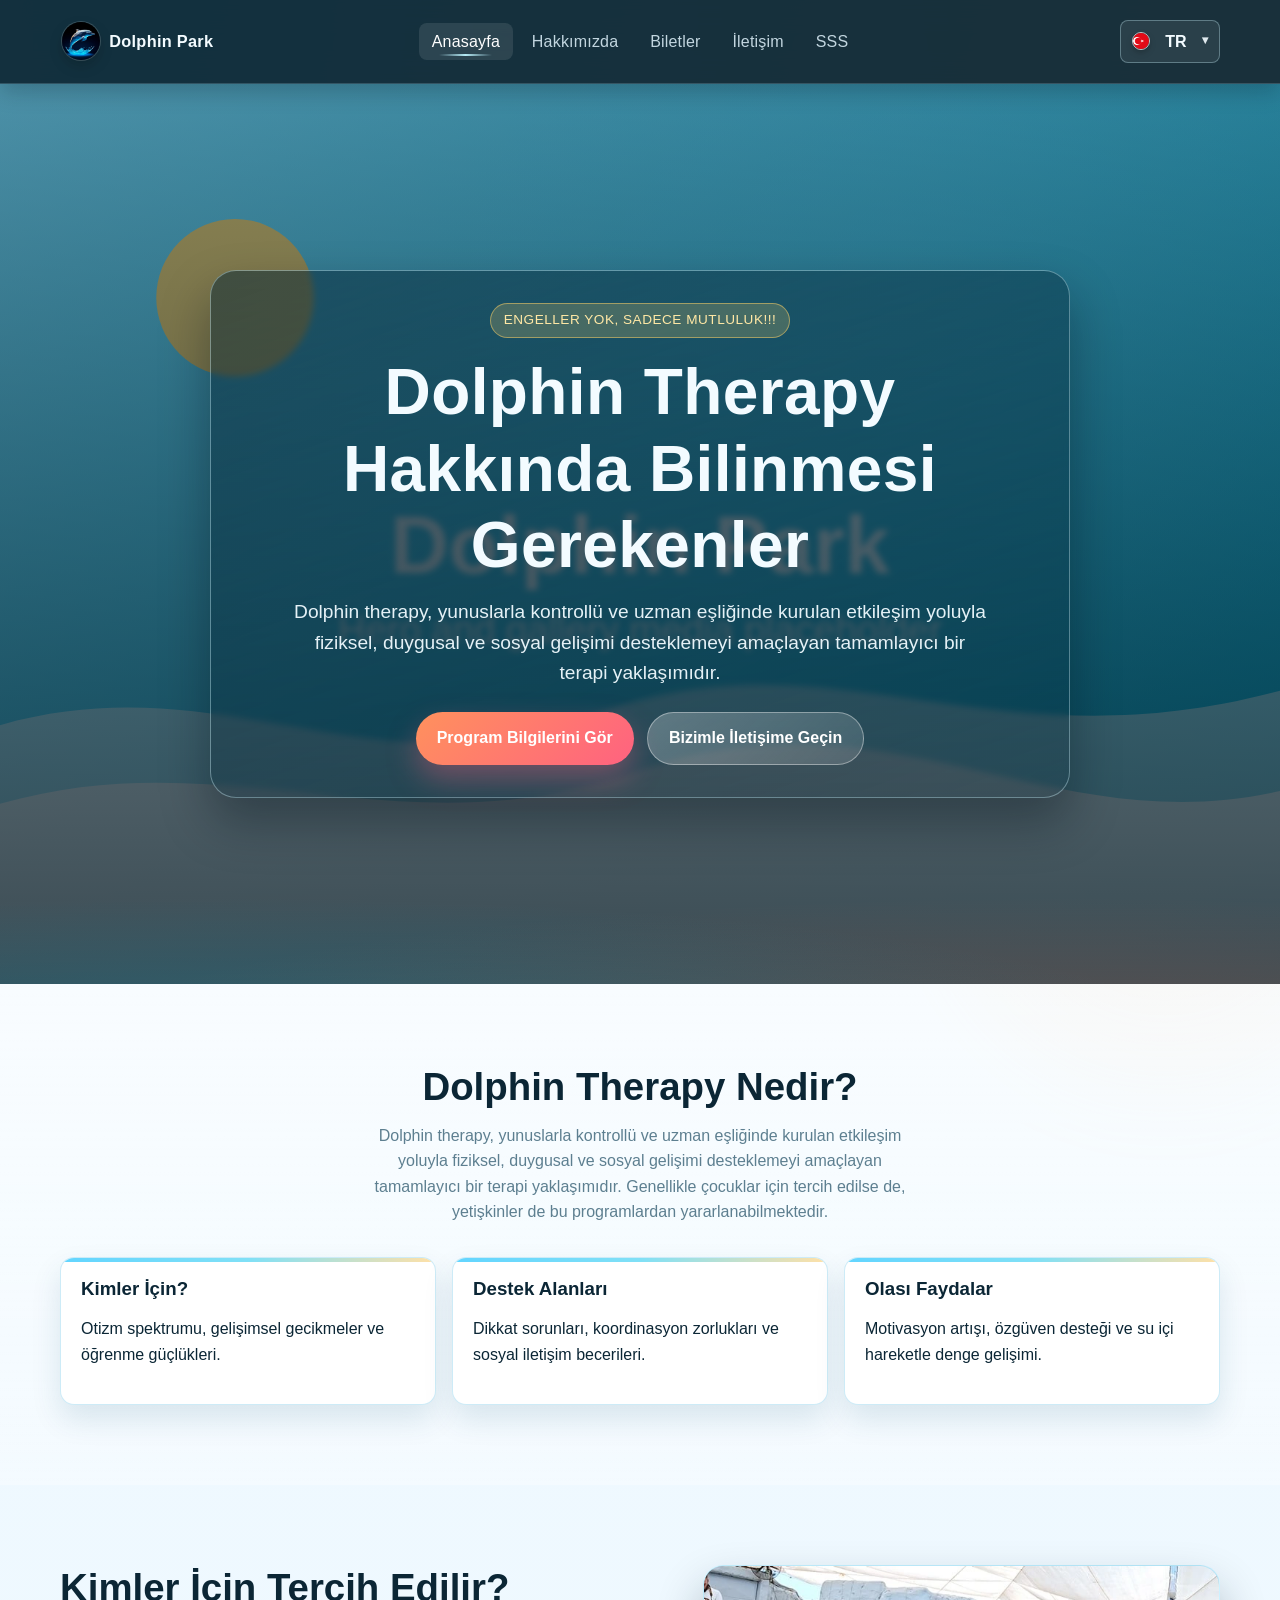
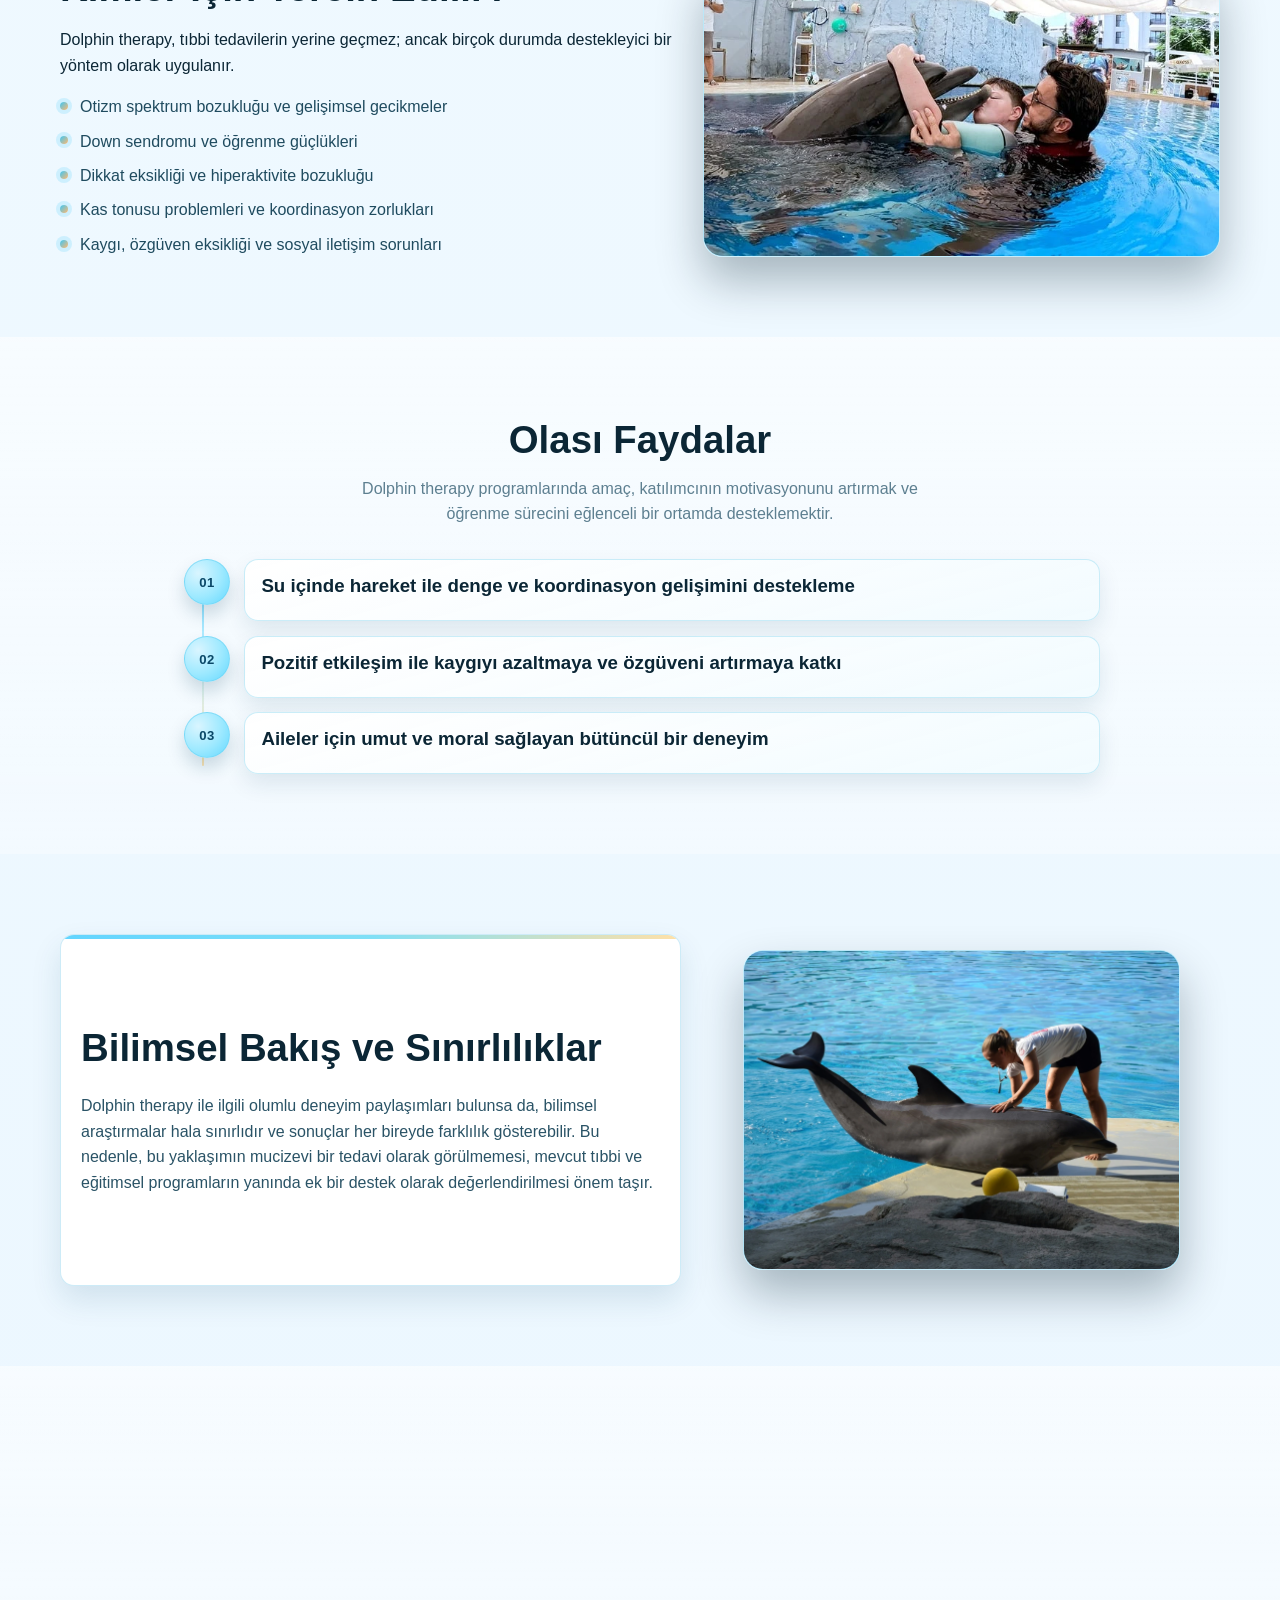
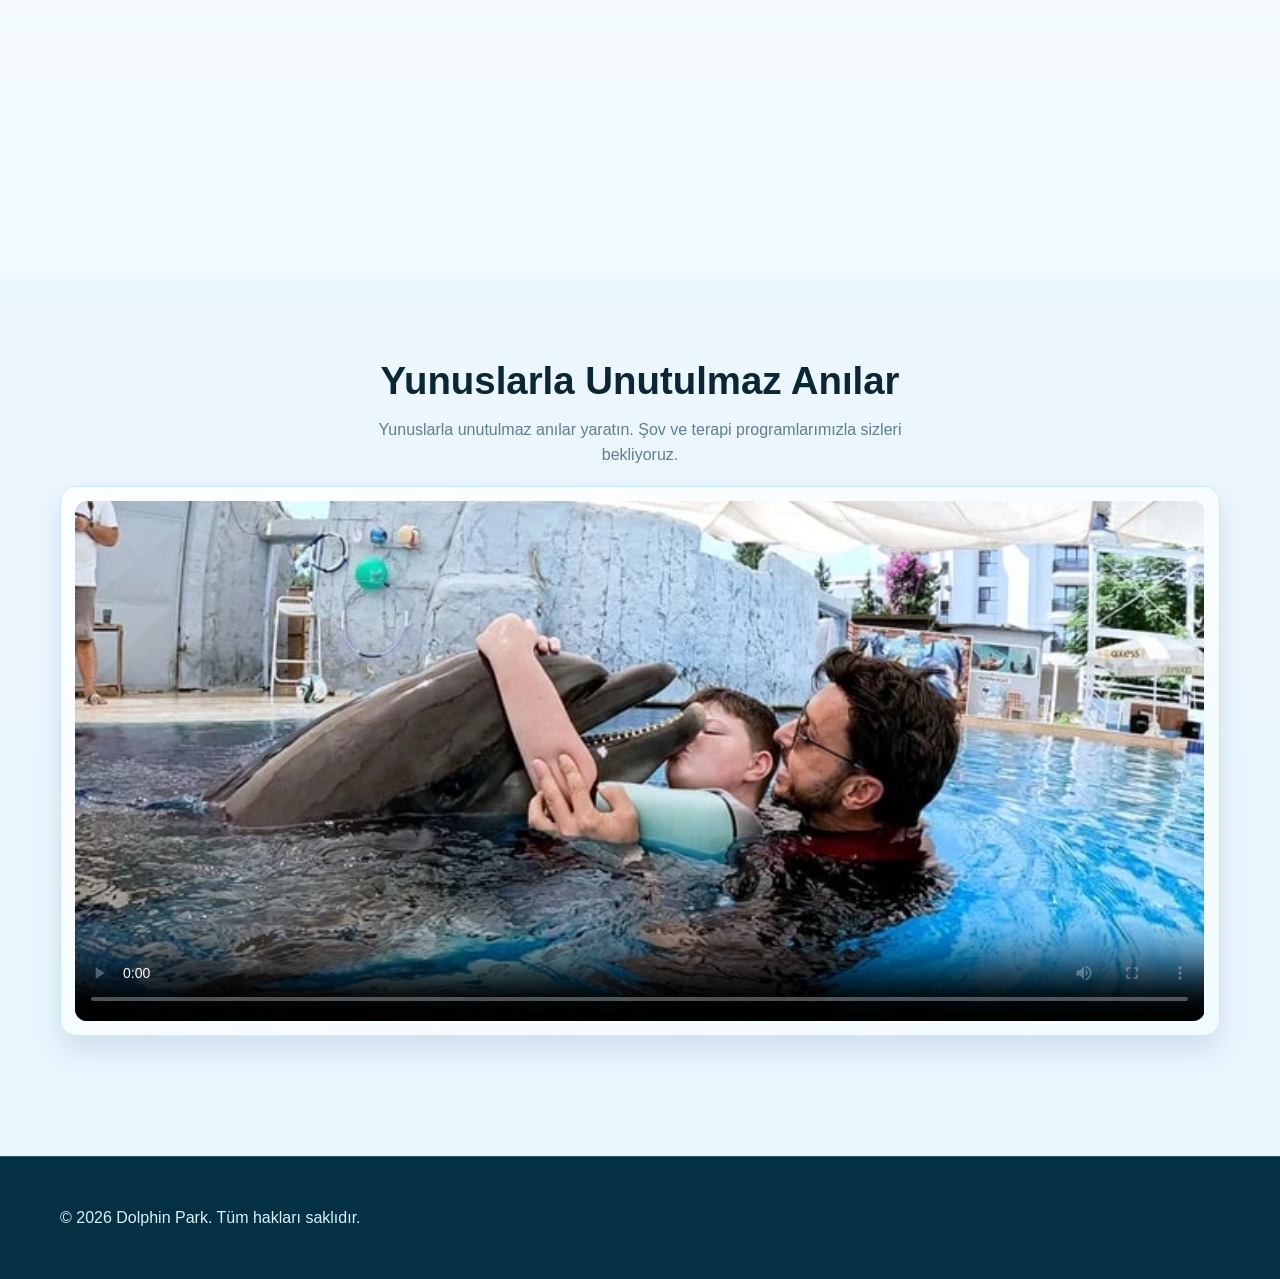
==== index.html @ a256d666 "commit" ====
<!doctype html>
<html lang="tr">
  <head>
    <link rel="icon" type="image/png" href="assets/images/logo.jpg">
    <meta charset="UTF-8" />
    <meta name="viewport" content="width=device-width, initial-scale=1.0" />
    <title data-i18n="metaTitleHome">Dolphin Park | Anasayfa</title>
    <meta
      name="description"
      content="Dolphin Park resmi bilgilendirme sitesi: gosteriler, ziyaret bilgileri, iletisim ve sikca sorulan sorular."
      data-i18n-content="metaDescriptionHome"
    />
    <meta property="og:title" content="Dolphin Park" data-i18n-content="metaOgTitleHome" />
    <meta
      property="og:description"
      content="Aile dostu, eglenceli ve bilgilendirici Dolphin Park deneyimi."
      data-i18n-content="metaOgDescriptionHome"
    />
    <meta property="og:type" content="website" />
    <link rel="stylesheet" href="css/style.css" />
  </head>
  <body class="home-page">
    <header class="site-header">
      <div class="container header-inner">
        <a class="brand" href="index.html">
          <img src="assets/images/logo.jpg" alt="Dolphin Park Logo" class="brand-mark">
          <span data-i18n="brandName">Dolphin Park</span>
        </a>
        <nav class="site-nav" aria-label="Main navigation">
          <ul>
            <li><a class="active" href="index.html" data-i18n="navHome">Anasayfa</a></li>
            <li><a href="about.html" data-i18n="navAbout">Hakkimizda</a></li>
            <li><a href="tickets.html" data-i18n="navTickets">Biletler</a></li>
            <li><a href="contact.html" data-i18n="navContact">Iletisim</a></li>
            <li><a href="faq.html" data-i18n="navFaq">SSS</a></li>
          </ul>
        </nav>
        <div class="header-right">
          <div class="lang-dropdown">
              <button class="lang-trigger" type="button" aria-haspopup="true" aria-expanded="false" aria-label="Language switcher">
                <img class="lang-flag lang-current-flag" src="assets/flags/tr.png" alt="TR flag" />
                <span class="lang-code lang-current-code">TR</span>
                <span class="lang-caret">▾</span>
              </button>
              <ul class="lang-menu" role="menu" aria-label="Languages">
                <li><button class="lang-option" type="button" data-lang="tr"><img class="lang-flag" src="assets/flags/tr.png" alt="Turkish flag" /><span>Turkce (TR)</span></button></li>
                <li><button class="lang-option" type="button" data-lang="en"><img class="lang-flag" src="assets/flags/en.png" alt="English flag" /><span>English (EN)</span></button></li>
                <li><button class="lang-option" type="button" data-lang="ru"><img class="lang-flag" src="assets/flags/ru.png" alt="Russian flag" /><span>Russkiy (RU)</span></button></li>
                <li><button class="lang-option" type="button" data-lang="de"><img class="lang-flag" src="assets/flags/de.png" alt="German flag" /><span>Deutsch (DE)</span></button></li>
              </ul>
          </div>
          <button class="menu-btn" type="button" aria-label="Menu" aria-expanded="false">☰</button>
        </div>
      </div>
    </header>

    <main>
      <section class="hero">
        <video autoplay muted loop playsinline poster="assets/images/park-placeholder.svg">
          <source src="assets/videos/hero.webm" type="video/webm" />
          <source src="assets/videos/hero.mp4" type="video/mp4" />
        </video>
        <div class="hero-particles" aria-hidden="true">
          <span></span>
          <span></span>
          <span></span>
          <span></span>
          <span></span>
          <span></span>
        </div>
        <div class="hero-content">
          <span class="eyebrow" data-i18n="heroTag">Engeller Yok, Sadece Mutluluk</span>
          <h1 data-i18n="heroTitle">Dolphin Therapy Hakkında Bilinmesi Gerekenler</h1>
          <p data-i18n="heroText">
            Yunuslarla uzman eşliğinde kurulan kontrollü etkileşim ile fiziksel, duygusal ve sosyal gelişimi destekleyen programlarımız hakkında bilgi alın.
          </p>
          <div class="cta-group">
            <a class="btn btn-primary" href="tickets.html" data-i18n="heroCtaPrimary">Program Bilgilerini Gör</a>
            <a class="btn btn-secondary" href="contact.html" data-i18n="heroCtaSecondary">Bizimle İletişime Geçin</a>
          </div>
        </div>
      </section>

      <section class="section parallax-section section-therapy-info">
        <div class="container">
          <div class="section-title reveal">
            <h2 data-i18n="homeTherapyTitle">Dolphin Therapy Nedir?</h2>
            <p data-i18n="homeTherapyText">
              Dolphin therapy, yunuslarla kontrollü ve uzman eşliğinde kurulan etkileşim yoluyla fiziksel, duygusal ve sosyal gelişimi destekleyen tamamlayıcı bir yaklaşımdır.
            </p>
          </div>
          <div class="grid grid-3">
            <article class="card reveal">
              <h3 data-i18n="homeTarget1Title">Kimler Icin?</h3>
              <p data-i18n="homeTarget1Text">Otizm spektrumu, gelisimsel gecikmeler ve ogrenme guclukleri.</p>
            </article>
            <article class="card reveal">
              <h3 data-i18n="homeTarget2Title">Destek Alanlari</h3>
              <p data-i18n="homeTarget2Text">Dikkat sorunlari, koordinasyon guclukleri ve sosyal iletisim becerileri.</p>
            </article>
            <article class="card reveal">
              <h3 data-i18n="homeTarget3Title">Olasi Faydalar</h3>
              <p data-i18n="homeTarget3Text">Motivasyon artisi, ozguven destegi ve su ici hareketle denge gelisimi.</p>
            </article>
          </div>
        </div>
      </section>

      <section class="section parallax-section">
        <div class="container split">
          <div class="reveal parallax-node" data-parallax-speed="0.1">
            <h2 data-i18n="homeHighlightsTitle">Kimler İçin Tercih Edilir?</h2>
            <p data-i18n="homeHighlightsText">
              Dolphin therapy tıbbi tedavilerin yerine geçmez; uygun durumlarda destekleyici olarak tercih edilir.
            </p>
            <ul class="home-focus-list">
              <li data-i18n="homeFocusList1">Otizm spektrum bozukluğu ve gelişimsel gecikmeler</li>
              <li data-i18n="homeFocusList2">Down sendromu ve öğrenme güçlükleri</li>
              <li data-i18n="homeFocusList3">Dikkat eksikliği ve hiperaktivite bozukluğu</li>
              <li data-i18n="homeFocusList4">Kas tonusu problemleri ve koordinasyon zorlukları</li>
              <li data-i18n="homeFocusList5">Kaygı, özgüven eksikliği ve sosyal iletişim sorunları</li>
            </ul>
          </div>
          <div class="photo-card reveal parallax-node" data-parallax-speed="0.16">
            <img src="assets/images/1.webp" alt="Dolphin therapy area" loading="lazy" />
          </div>
        </div>
      </section>

      <section class="section parallax-section">
        <div class="container">
          <div class="section-title reveal parallax-node" data-parallax-speed="0.12">
            <h2 data-i18n="homeExperienceTitle">Olası Faydalar</h2>
            <p data-i18n="homeExperienceText">
              Programların amacı katılımcının motivasyonunu artırmak ve öğrenme sürecini daha keyifli bir ortamda desteklemektir.
            </p>
          </div>
          <div class="eligibility-timeline">
            <article class="eligibility-point reveal parallax-node" data-parallax-speed="0.08">
              <span class="eligibility-dot">01</span>
              <div class="eligibility-body">
                <h3 data-i18n="homeExperienceList1">Su içinde hareket ile denge ve koordinasyon gelişimini destekleme</h3>
              </div>
            </article>
            <article class="eligibility-point reveal parallax-node" data-parallax-speed="0.11">
              <span class="eligibility-dot">02</span>
              <div class="eligibility-body">
                <h3 data-i18n="homeExperienceList2">Pozitif etkileşim ile kaygıyı azaltmaya ve özgüveni artırmaya katkı</h3>
              </div>
            </article>
            <article class="eligibility-point reveal parallax-node" data-parallax-speed="0.14">
              <span class="eligibility-dot">03</span>
              <div class="eligibility-body">
                <h3 data-i18n="homeExperienceList3">Aileler için umut ve moral sağlayan bütüncül bir deneyim</h3>
              </div>
            </article>
          </div>
        </div>
      </section>

      <section class="section parallax-section">
        <div class="container split home-info-split">
          <article class="card reveal home-info-card">
            <h2 data-i18n="homeScienceTitle">Bilimsel Bakış ve Sınırlılıklar</h2>
            <p data-i18n="homeScienceText">
              Dolphin therapy ile ilgili olumlu deneyim paylaşımları bulunsa da bilimsel araştırmalar halen sınırlıdır. Bu yaklaşım mucizevi bir tedavi olarak değil, mevcut tıbbi ve eğitimsel programların yanında ek destek olarak değerlendirilmelidir.
            </p>
          </article>
          <figure class="photo-card reveal home-info-photo">
            <img src="assets/images/3.webp" alt="Scientific information visual" loading="lazy" />
          </figure>
        </div>
      </section>

      <section class="section parallax-section">
        <div class="container split home-info-split home-info-split-reverse">
          <figure class="photo-card reveal home-info-photo">
            <img src="assets/images/2.webp" alt="Safety and ethics visual" loading="lazy" />
          </figure>
          <article class="card reveal home-info-card">
            <h2 data-i18n="homeEthicsTitle">Güvenlik ve Etik Konular</h2>
            <p data-i18n="homeEthicsText">
              Program seçiminde katılımcı güvenliği, hijyen koşulları, acil durum planları ve yunusların etik standartlarda bakımının sağlanması temel kriterlerdir.
            </p>
            <p data-i18n="homePlanningText">
              Programın içeriği, süresi ve hedefleri önceden netleştirilmeli; katılımcının sağlık durumu mutlaka uzman ekip tarafından değerlendirilmelidir.
            </p>
          </article>
        </div>
      </section>

      <section class="section parallax-section home-showcase-section">
        <div class="container">
          <div class="section-title reveal">
            <h2 data-i18n="homeShowcaseTitle">Park Tanıtım Videosu</h2>
            <p data-i18n="homeShowcaseText">
              Bu alanı parkınızı tanıtan videolar için ayırdık. Kısa bir genel tanıtım videosu bile sayfanın güvenini ve etkisini ciddi şekilde artırır.
            </p>
          </div>
          <div class="home-showcase-video reveal">
            <video controls preload="metadata" poster="assets/images/1.webp">
              <source src="assets/videos/showcase.mp4" type="video/mp4" />
            </video>
          </div>
        </div>
      </section>
    </main>

    <footer class="site-footer">
      <div class="container footer-inner">
        <p>© <span data-year></span> <span data-i18n="footerText">Dolphin Park. Tum haklari saklidir.</span></p>
      </div>
    </footer>

    <script src="js/i18n.js"></script>
    <script src="js/main.js"></script>
  </body>
</html>
---- css/style.css ----
:root {
  --bg-deep: #042f44;
  --bg-mid: #075f88;
  --bg-soft: #e8f8ff;
  --brand-main: #00a8cc;
  --brand-accent: #ff7b54;
  --brand-sun: #ffd166;
  --text-dark: #0a2533;
  --text-light: #f7fdff;
  --muted: #5d7f90;
  --surface: #ffffff;
  --border: #d5ebf5;
  --radius-lg: 20px;
  --radius-md: 14px;
  --radius-sm: 8px;
  --shadow-soft: 0 10px 30px rgba(7, 95, 136, 0.12);
  --shadow-strong: 0 18px 45px rgba(4, 47, 68, 0.25);
  --container: 1160px;
}

*,
*::before,
*::after {
  box-sizing: border-box;
}

html {
  scroll-behavior: smooth;
}

body {
  margin: 0;
  font-family: "Segoe UI", Arial, sans-serif;
  color: var(--text-dark);
  background:
    radial-gradient(circle at 8% -2%, rgba(168, 235, 255, 0.45), transparent 24%),
    radial-gradient(circle at 92% 4%, rgba(255, 222, 176, 0.35), transparent 22%),
    linear-gradient(180deg, #f4fcff 0%, #eef9ff 100%);
  line-height: 1.6;
  position: relative;
  overflow-x: hidden;
}

body::before,
body::after {
  content: "";
  position: fixed;
  width: 38vw;
  height: 38vw;
  border-radius: 50%;
  pointer-events: none;
  z-index: -1;
  opacity: 0.34;
  filter: blur(38px);
}

body::before {
  top: -12vw;
  left: -10vw;
  background: radial-gradient(circle, rgba(116, 226, 255, 0.68), rgba(116, 226, 255, 0));
  animation: ambientDriftA 16s ease-in-out infinite alternate;
}

body::after {
  bottom: -16vw;
  right: -10vw;
  background: radial-gradient(circle, rgba(255, 190, 131, 0.55), rgba(255, 190, 131, 0));
  animation: ambientDriftB 19s ease-in-out infinite alternate;
}

img {
  max-width: 100%;
  display: block;
}

a {
  color: inherit;
  text-decoration: none;
}

.container {
  width: min(var(--container), 92%);
  margin: 0 auto;
}

.site-header {
  position: sticky;
  top: 0;
  z-index: 80;
  padding: 0.4rem 0;
  background: rgba(3, 38, 55, 0.92);
  backdrop-filter: blur(10px);
  box-shadow: 0 6px 18px rgba(1, 20, 30, 0.18);
  border-bottom: 1px solid rgba(181, 233, 250, 0.14);
  transition: padding 0.35s ease, background 0.35s ease, box-shadow 0.35s ease;
  overflow: visible;
  animation: headerSlideDown 0.7s ease;
}

.site-header::before,
.site-header::after {
  content: none;
}

.site-header.scrolled {
  padding: 0.25rem 0;
  background: rgba(2, 32, 46, 0.95);
  box-shadow: 0 6px 14px rgba(1, 20, 30, 0.22);
}

.header-inner {
  position: relative;
  display: grid;
  grid-template-columns: 1fr auto 1fr;
  align-items: center;
  min-height: 66px;
  gap: 1rem;
  padding: 0.2rem 0;
}

.site-nav {
  justify-self: center;
}

.header-right {
  justify-self: end;
  display: inline-flex;
  align-items: center;
  gap: 0.55rem;
}

.brand {
  display: inline-flex;
  align-items: center;
  gap: 0.6rem;
  color: var(--text-light);
  font-weight: 800;
  letter-spacing: 0.2px;
  padding: 0.35rem 0.15rem;
  border-radius: 10px;
  transition: transform 0.25s ease, opacity 0.25s ease;
}

.brand:hover {
  transform: translateY(-1px);
  opacity: 0.92;
}

.brand-mark {
  width: 40px;
  height: 40px;
  border-radius: 50%;
  background: radial-gradient(circle at 25% 25%, #94ecff, #00a8cc 55%, #0a5f86);
  display: grid;
  place-items: center;
  color: #fff;
  font-weight: 800;
  box-shadow: 0 0 0 1px rgba(255, 255, 255, 0.22), 0 8px 20px rgba(0, 0, 0, 0.24);
  position: relative;
  animation: logoBreath 4.8s ease-in-out infinite;
}

.brand-mark::after {
  content: none;
}

.menu-btn {
  display: none;
  border: 1px solid rgba(187, 239, 255, 0.3);
  background: rgba(255, 255, 255, 0.08);
  color: #fff;
  width: 44px;
  height: 44px;
  border-radius: 50%;
  font-size: 1.35rem;
  line-height: 1;
  cursor: pointer;
  transition: transform 0.24s ease, box-shadow 0.24s ease, background 0.24s ease;
}

.menu-btn:hover {
  transform: translateY(-1px);
  box-shadow: 0 8px 15px rgba(4, 47, 68, 0.24);
}

.menu-btn[aria-expanded="true"] {
  background: rgba(255, 255, 255, 0.2);
  color: #fff;
}

.site-nav ul {
  list-style: none;
  padding: 0;
  margin: 0;
  display: flex;
  align-items: center;
  gap: 0.15rem;
}

.site-nav a {
  color: rgba(230, 248, 255, 0.9);
  padding: 0.62rem 0.95rem;
  border-radius: 11px;
  border: 1px solid rgba(255, 255, 255, 0);
  background: linear-gradient(180deg, rgba(255, 255, 255, 0.03), rgba(255, 255, 255, 0));
  transition: transform 0.32s cubic-bezier(0.22, 0.61, 0.36, 1),
    border-color 0.32s ease, background 0.32s ease, color 0.32s ease, box-shadow 0.32s ease;
  position: relative;
  overflow: hidden;
}

.site-nav a:hover,
.site-nav a.active {
  background: linear-gradient(180deg, rgba(173, 236, 253, 0.14), rgba(173, 236, 253, 0.08));
  border-color: rgba(189, 239, 252, 0.38);
  color: #fff;
  transform: translateY(-1px) scale(1.01);
  box-shadow: 0 8px 18px rgba(2, 25, 37, 0.22);
}

.site-nav a:focus-visible {
  outline: none;
  border-color: rgba(255, 209, 102, 0.68);
  box-shadow: 0 0 0 3px rgba(255, 209, 102, 0.22);
}

.site-nav a::before {
  content: none;
}

.site-nav a::after {
  content: "";
  position: absolute;
  left: 18%;
  right: 18%;
  bottom: 5px;
  height: 2px;
  border-radius: 999px;
  background: linear-gradient(90deg, rgba(140, 239, 255, 0), rgba(188, 244, 255, 0.98), rgba(140, 239, 255, 0));
  transform: scaleX(0.35);
  opacity: 0;
  transition: transform 0.38s cubic-bezier(0.22, 0.61, 0.36, 1), opacity 0.34s ease;
}

.site-nav a:hover::after,
.site-nav a.active::after {
  transform: scaleX(1);
  opacity: 1;
}

.lang-dropdown {
  position: relative;
}

.lang-trigger {
  border: 1px solid rgba(177, 235, 251, 0.38);
  border-radius: 10px;
  background: rgba(255, 255, 255, 0.08);
  color: var(--text-light);
  padding: 0.5rem 0.68rem;
  min-width: 100px;
  font: inherit;
  font-weight: 600;
  display: inline-flex;
  align-items: center;
  justify-content: space-between;
  gap: 0.48rem;
  cursor: pointer;
  transition: box-shadow 0.25s ease, border-color 0.25s ease, transform 0.25s ease, background 0.25s ease;
}

.lang-trigger:hover,
.lang-trigger:focus-visible {
  border-color: rgba(255, 209, 102, 0.78);
  box-shadow: 0 0 0 3px rgba(255, 209, 102, 0.2);
  transform: translateY(-1px);
}

.lang-flag {
  width: 18px;
  height: 18px;
  border-radius: 50%;
  object-fit: cover;
  border: 1px solid rgba(255, 255, 255, 0.7);
  box-shadow: 0 3px 6px rgba(0, 0, 0, 0.2);
  flex: 0 0 auto;
}

.lang-code {
  letter-spacing: 0.2px;
}

.lang-caret {
  font-size: 0.78rem;
  opacity: 0.9;
  transition: transform 0.22s ease;
}

.lang-dropdown.open .lang-caret {
  transform: rotate(180deg);
}

.lang-menu {
  list-style: none;
  margin: 0;
  padding: 0.42rem;
  position: absolute;
  top: calc(100% + 8px);
  right: 0;
  min-width: 165px;
  background: rgba(2, 34, 50, 0.96);
  border: 1px solid rgba(177, 235, 251, 0.32);
  border-radius: 10px;
  box-shadow: 0 16px 28px rgba(1, 20, 30, 0.32);
  opacity: 0;
  transform: translateY(-6px);
  pointer-events: none;
  transition: opacity 0.2s ease, transform 0.2s ease;
  z-index: 96;
}

.lang-dropdown.open .lang-menu {
  opacity: 1;
  transform: translateY(0);
  pointer-events: auto;
}

.lang-option {
  width: 100%;
  border: 1px solid transparent;
  background: transparent;
  color: #dff7ff;
  border-radius: 8px;
  padding: 0.5rem 0.56rem;
  display: inline-flex;
  align-items: center;
  gap: 0.5rem;
  text-align: left;
  font: inherit;
  cursor: pointer;
  transition: background 0.2s ease, border-color 0.2s ease, color 0.2s ease;
}

.lang-option:hover,
.lang-option[aria-current="true"] {
  background: rgba(141, 231, 251, 0.16);
  border-color: rgba(167, 232, 248, 0.4);
  color: #fff;
}

.hero {
  position: relative;
  min-height: 100vh;
  min-height: 100svh;
  display: grid;
  place-items: center;
  color: var(--text-light);
  overflow: hidden;
}

.hero::before {
  content: "";
  position: absolute;
  inset: auto -5% -8%;
  height: 42%;
  z-index: 1;
  background:
    radial-gradient(120% 70% at 20% 100%, rgba(0, 168, 204, 0.28), transparent 60%),
    radial-gradient(120% 70% at 80% 100%, rgba(255, 123, 84, 0.2), transparent 60%);
  animation: heroWaveFloat 9s ease-in-out infinite alternate;
}

.hero video {
  position: absolute;
  inset: 0;
  width: 100%;
  height: 100%;
  object-fit: cover;
}

.home-page .hero video {
  animation: heroVideoDrift 20s ease-in-out infinite alternate;
  transform-origin: center center;
}

.hero::after {
  content: "";
  position: absolute;
  inset: 0;
  background: linear-gradient(180deg, rgba(4, 47, 68, 0.5), rgba(2, 26, 37, 0.75));
}

.hero-particles {
  position: absolute;
  inset: 0;
  z-index: 1;
  pointer-events: none;
  overflow: hidden;
}

.hero-particles span {
  position: absolute;
  bottom: -8%;
  width: 8px;
  height: 8px;
  border-radius: 50%;
  background: radial-gradient(circle, rgba(182, 243, 255, 0.9), rgba(182, 243, 255, 0.25));
  box-shadow: 0 0 14px rgba(182, 243, 255, 0.45);
  animation: particleFloatUp 11s linear infinite;
}

.hero-particles span:nth-child(1) {
  left: 12%;
  animation-delay: -1s;
}

.hero-particles span:nth-child(2) {
  left: 28%;
  width: 11px;
  height: 11px;
  animation-delay: -4.2s;
}

.hero-particles span:nth-child(3) {
  left: 45%;
  animation-delay: -7.1s;
}

.hero-particles span:nth-child(4) {
  left: 64%;
  width: 10px;
  height: 10px;
  animation-delay: -2.5s;
}

.hero-particles span:nth-child(5) {
  left: 79%;
  animation-delay: -5.8s;
}

.hero-particles span:nth-child(6) {
  left: 90%;
  width: 12px;
  height: 12px;
  animation-delay: -9.3s;
}

.hero-content {
  position: relative;
  z-index: 2;
  text-align: center;
  width: min(860px, 92%);
  padding: clamp(1rem, 3vw, 2rem);
  border: 1px solid rgba(220, 246, 255, 0.35);
  border-radius: 24px;
  background: linear-gradient(160deg, rgba(4, 42, 60, 0.26), rgba(4, 42, 60, 0.12));
  backdrop-filter: blur(3px);
  animation: heroContentIn 0.95s cubic-bezier(0.2, 0.9, 0.24, 1);
}

.hero-content > * {
  opacity: 0;
  transform: translateY(18px);
  animation: heroElementIn 0.75s ease forwards;
}

.hero-content > *:nth-child(1) {
  animation-delay: 0.15s;
}

.hero-content > *:nth-child(2) {
  animation-delay: 0.28s;
}

.hero-content > *:nth-child(3) {
  animation-delay: 0.42s;
}

.hero-content > *:nth-child(4) {
  animation-delay: 0.56s;
}

.eyebrow {
  display: inline-block;
  background: rgba(255, 209, 102, 0.2);
  color: #ffe8a5;
  border: 1px solid rgba(255, 209, 102, 0.5);
  border-radius: 999px;
  padding: 0.35rem 0.8rem;
  font-size: 0.85rem;
  letter-spacing: 0.5px;
  text-transform: uppercase;
}

h1,
h2,
h3 {
  line-height: 1.2;
  margin: 0 0 0.8rem;
}

h1 {
  font-size: clamp(2rem, 6vw, 4rem);
  margin-top: 1rem;
  letter-spacing: 0.3px;
  text-shadow: none;
}

h2 {
  font-size: clamp(1.6rem, 3.8vw, 2.4rem);
}

.hero p {
  font-size: clamp(1rem, 2vw, 1.2rem);
  max-width: 65ch;
  margin: 0 auto;
  color: rgba(240, 251, 255, 0.95);
}

.cta-group {
  margin-top: 1.4rem;
  display: flex;
  justify-content: center;
  gap: 0.85rem;
  flex-wrap: wrap;
}

.home-page .cta-group .btn {
  animation: ctaBreath 3.6s ease-in-out infinite;
}

.home-page .cta-group .btn:nth-child(2) {
  animation-delay: 0.5s;
}

.btn {
  display: inline-flex;
  align-items: center;
  justify-content: center;
  border-radius: 999px;
  padding: 0.8rem 1.3rem;
  font-weight: 700;
  border: 0;
  cursor: pointer;
  transition: transform 0.34s cubic-bezier(0.22, 0.61, 0.36, 1),
    filter 0.28s ease, box-shadow 0.34s ease;
  transform-style: preserve-3d;
}

.btn:hover {
  transform: translateY(-2px) scale(1.02);
}

.btn-primary {
  background: linear-gradient(135deg, #ff7b54, #ff5c74);
  color: #fff;
  box-shadow: 0 12px 24px rgba(255, 92, 116, 0.28);
}

.btn-secondary {
  background: rgba(255, 255, 255, 0.14);
  color: #fff;
  border: 1px solid rgba(255, 255, 255, 0.38);
}

.btn:focus-visible {
  outline: 3px solid rgba(255, 209, 102, 0.4);
  outline-offset: 2px;
}

.section {
  padding: clamp(2.8rem, 7vw, 5rem) 0;
}

.section:nth-of-type(even):not(.hero) {
  background: linear-gradient(180deg, rgba(255, 255, 255, 0.56), rgba(255, 255, 255, 0.34));
}

.section-title {
  text-align: center;
  margin-bottom: 2rem;
}

.section-title p {
  color: var(--muted);
  margin: 0;
  max-width: 64ch;
  margin-inline: auto;
}

.grid {
  display: grid;
  gap: 1rem;
}

.grid-3 {
  grid-template-columns: repeat(3, minmax(0, 1fr));
}

.grid-2 {
  grid-template-columns: repeat(2, minmax(0, 1fr));
}

.card {
  background: var(--surface);
  border: 1px solid var(--border);
  border-radius: var(--radius-md);
  padding: 1.25rem;
  box-shadow: var(--shadow-soft);
  transition: transform 0.5s cubic-bezier(0.22, 0.61, 0.36, 1), box-shadow 0.5s ease,
    border-color 0.45s ease;
  position: relative;
  overflow: hidden;
  transform-style: preserve-3d;
  will-change: transform;
}

.card:hover {
  transform: translateY(-4px);
  box-shadow: 0 18px 34px rgba(7, 95, 136, 0.22);
}

.home-page .parallax-section:not(.section-therapy-info) .grid-3 .card {
  animation: homeCardDrift 9s ease-in-out infinite;
}

.home-page .parallax-section:not(.section-therapy-info) .grid-3 .card:nth-child(2) {
  animation-delay: 1.2s;
}

.home-page .parallax-section:not(.section-therapy-info) .grid-3 .card:nth-child(3) {
  animation-delay: 2.3s;
}

.card::before {
  content: "";
  position: absolute;
  top: 0;
  left: 0;
  right: 0;
  height: 4px;
  background: linear-gradient(90deg, var(--brand-main), #5cd7f4, var(--brand-sun));
  opacity: 0.78;
}

.card h3 {
  margin-bottom: 0.6rem;
}

.split {
  display: grid;
  grid-template-columns: 1.2fr 1fr;
  gap: 1.4rem;
  align-items: center;
}

.photo-card {
  border-radius: var(--radius-lg);
  overflow: hidden;
  box-shadow: var(--shadow-strong);
  min-height: 260px;
  background: linear-gradient(145deg, #a6e7ff, #6cc7e8);
  border: 1px solid rgba(255, 255, 255, 0.45);
  transition: transform 0.45s ease, box-shadow 0.45s ease;
}

.photo-card:hover {
  transform: translateY(-5px) scale(1.01);
}

.home-page .photo-card {
  animation: photoCardFloat 10s ease-in-out infinite;
}

.parallax-node {
  will-change: transform;
  transform: translate3d(0, calc(var(--parallax-offset, 0px)), 0);
  transition: transform 0.08s linear;
}

.eligibility-timeline {
  position: relative;
  width: min(920px, 100%);
  margin: 0 auto;
  display: grid;
  gap: 0.9rem;
  padding-left: 0.25rem;
}

.eligibility-timeline::before {
  content: "";
  position: absolute;
  left: 22px;
  top: 8px;
  bottom: 8px;
  width: 2px;
  border-radius: 2px;
  background: linear-gradient(180deg, rgba(54, 201, 255, 0.75), rgba(127, 228, 255, 0.3), rgba(255, 216, 143, 0.7));
}

.eligibility-point {
  position: relative;
  display: grid;
  grid-template-columns: 46px 1fr;
  gap: 0.9rem;
  align-items: start;
}

.eligibility-dot {
  width: 46px;
  height: 46px;
  border-radius: 50%;
  display: inline-flex;
  align-items: center;
  justify-content: center;
  font-size: 0.82rem;
  font-weight: 800;
  letter-spacing: 0.4px;
  color: #0a4868;
  background: radial-gradient(circle at 30% 30%, #d9f5ff, #9de9ff 55%, #63d8ff);
  border: 1px solid rgba(109, 213, 244, 0.65);
  box-shadow: 0 10px 18px rgba(3, 60, 87, 0.18);
  z-index: 1;
}

.eligibility-body {
  padding: 0.95rem 1rem;
  border-radius: 14px;
  background: linear-gradient(165deg, rgba(255, 255, 255, 0.95), rgba(242, 251, 255, 0.9));
  border: 1px solid rgba(175, 227, 245, 0.65);
  box-shadow: 0 10px 22px rgba(3, 60, 87, 0.1);
}

.eligibility-body h3 {
  margin: 0 0 0.45rem;
}

.eligibility-body p {
  margin: 0;
  color: #2a5366;
}

.photo-card img {
  width: 100%;
  height: 100%;
  object-fit: cover;
}

.home-focus-list {
  margin: 0.35rem 0 0;
  padding: 0;
  list-style: none;
  display: grid;
  gap: 0.55rem;
}

.home-focus-list li {
  position: relative;
  padding-left: 1.25rem;
  color: #1f4b5f;
}

.home-focus-list li::before {
  content: "";
  position: absolute;
  left: 0;
  top: 0.48rem;
  width: 8px;
  height: 8px;
  border-radius: 50%;
  background: linear-gradient(135deg, #3bc7f6, #ffb870);
  box-shadow: 0 0 0 4px rgba(59, 199, 246, 0.18);
}

.home-info-split {
  align-items: stretch;
}

.home-info-split-reverse {
  grid-template-columns: 1fr 1.2fr;
}

.home-info-card {
  display: grid;
  align-content: center;
  gap: 0.6rem;
  padding: 1.2rem 1.25rem;
}

.home-info-card p {
  margin: 0;
  color: #2a5366;
}

.home-info-photo {
  min-height: 320px;
}

.home-showcase-section .section-title {
  margin-bottom: 1.1rem;
}

.home-showcase-video {
  border-radius: 16px;
  border: 1px solid rgba(175, 227, 245, 0.68);
  background: linear-gradient(160deg, rgba(255, 255, 255, 0.9), rgba(242, 251, 255, 0.83));
  box-shadow: 0 14px 28px rgba(3, 60, 87, 0.12);
  padding: 0.9rem;
}

.home-showcase-video video {
  width: 100%;
  display: block;
  border-radius: 12px;
  max-height: 520px;
  object-fit: cover;
  background: #0b2f43;
}

.showcase-note {
  margin: 0.72rem 0 0;
  font-size: 0.92rem;
  color: #356177;
}

.table-wrap {
  overflow-x: auto;
}

table {
  width: 100%;
  border-collapse: collapse;
  background: var(--surface);
  border-radius: var(--radius-md);
  overflow: hidden;
  box-shadow: var(--shadow-soft);
  border: 1px solid var(--border);
}

th,
td {
  padding: 0.9rem 1rem;
  text-align: left;
  border-bottom: 1px solid var(--border);
}

th {
  background: #e5f7ff;
}

.faq-item {
  background: #fff;
  border: 1px solid var(--border);
  border-radius: var(--radius-md);
  margin-bottom: 0.8rem;
  overflow: hidden;
  box-shadow: 0 6px 16px rgba(7, 95, 136, 0.08);
  transition: transform 0.34s cubic-bezier(0.22, 0.61, 0.36, 1), box-shadow 0.34s ease;
}

.faq-item:hover {
  transform: translateY(-2px);
  box-shadow: 0 10px 22px rgba(7, 95, 136, 0.13);
}

.faq-question {
  width: 100%;
  border: 0;
  background: #fff;
  text-align: left;
  font: inherit;
  font-weight: 600;
  padding: 1rem;
  cursor: pointer;
}

.faq-answer {
  max-height: 0;
  overflow: hidden;
  transition: max-height 0.3s ease;
  padding: 0 1rem;
}

.faq-item.active .faq-answer {
  max-height: 240px;
  padding-bottom: 1rem;
}

.contact-list {
  list-style: none;
  padding: 0;
  margin: 0;
}

.contact-list li {
  margin-bottom: 0.6rem;
}

.map-wrap iframe {
  width: 100%;
  border: 0;
  min-height: 340px;
  border-radius: var(--radius-md);
  box-shadow: var(--shadow-soft);
}

.site-footer {
  background: #052f43;
  color: #d8f3ff;
  padding: 2rem 0;
  margin-top: 2.5rem;
  border-top: 1px solid rgba(147, 225, 250, 0.25);
}

.footer-inner {
  display: flex;
  justify-content: space-between;
  align-items: center;
  gap: 1rem;
  flex-wrap: wrap;
}

.reveal {
  opacity: 0;
  transform: translateY(22px) scale(0.99);
  transition: opacity 0.95s cubic-bezier(0.16, 1, 0.3, 1),
    transform 0.95s cubic-bezier(0.16, 1, 0.3, 1);
  transition-delay: calc(var(--reveal-order, 0) * 70ms);
}

.reveal.visible {
  opacity: 1;
  transform: translateY(0) scale(1);
}

.faq-item.active {
  animation: faqOpenPop 0.33s ease;
}

/* Cinematic Ocean theme pass */
:root {
  --bg-deep: #031f31;
  --bg-mid: #0a4e74;
  --bg-soft: #e9f7ff;
  --brand-main: #36c9ff;
  --brand-accent: #ff8b5f;
  --brand-sun: #ffd88f;
  --text-dark: #0b2635;
  --text-light: #f3fbff;
}

body {
  background:
    radial-gradient(circle at 12% -4%, rgba(87, 209, 255, 0.42), transparent 24%),
    radial-gradient(circle at 88% 0%, rgba(255, 181, 109, 0.28), transparent 22%),
    linear-gradient(180deg, #f1faff 0%, #eaf6ff 100%);
}

.site-header {
  background: linear-gradient(120deg, rgba(2, 31, 48, 0.94), rgba(8, 63, 92, 0.88));
  border-bottom: 1px solid rgba(173, 229, 250, 0.28);
  box-shadow: 0 10px 28px rgba(1, 18, 29, 0.26);
}

.site-header.scrolled {
  background: linear-gradient(120deg, rgba(1, 24, 37, 0.96), rgba(5, 52, 76, 0.92));
}

.brand {
  letter-spacing: 0.3px;
}

.brand-mark {
  background: radial-gradient(circle at 20% 20%, #b2f0ff, #3acfff 50%, #0c5b84 95%);
}

.site-nav a {
  color: rgba(236, 250, 255, 0.92);
  border: 1px solid rgba(185, 236, 253, 0.06);
  background: linear-gradient(180deg, rgba(255, 255, 255, 0.05), rgba(255, 255, 255, 0.01));
  box-shadow: inset 0 1px 0 rgba(255, 255, 255, 0.08);
  text-shadow: none;
}

.site-nav a:hover {
  background: linear-gradient(180deg, rgba(160, 229, 255, 0.1), rgba(160, 229, 255, 0.03));
  border-color: rgba(189, 239, 252, 0.28);
  box-shadow: inset 0 1px 0 rgba(255, 255, 255, 0.14);
  color: #ffffff;
  text-shadow: none;
}

.site-nav a.active {
  background: linear-gradient(180deg, rgba(160, 229, 255, 0.22), rgba(160, 229, 255, 0.1));
  border-color: rgba(194, 242, 255, 0.5);
  box-shadow: 0 8px 18px rgba(0, 22, 35, 0.24), inset 0 1px 0 rgba(255, 255, 255, 0.14);
  color: #ffffff;
  transform: translateY(-1px);
}

.site-nav a::after {
  height: 2px;
  bottom: 4px;
  background: linear-gradient(90deg, rgba(255, 255, 255, 0), rgba(199, 246, 255, 0.92), rgba(255, 255, 255, 0));
  opacity: 0.85;
  transform: scaleX(0.3);
  transform-origin: center;
  transition: transform 0.45s cubic-bezier(0.22, 0.61, 0.36, 1), opacity 0.35s ease;
}

.site-nav a:hover::after {
  transform: scaleX(1);
  opacity: 1;
}

.lang-trigger {
  background: linear-gradient(140deg, rgba(255, 255, 255, 0.18), rgba(255, 255, 255, 0.05));
  border-color: rgba(198, 240, 252, 0.46);
}

.lang-menu {
  background: linear-gradient(160deg, rgba(3, 33, 49, 0.97), rgba(9, 62, 91, 0.95));
  border-color: rgba(190, 238, 252, 0.4);
}

.hero::after {
  background:
    linear-gradient(180deg, rgba(1, 26, 39, 0.4), rgba(0, 15, 24, 0.74)),
    radial-gradient(circle at 70% 20%, rgba(100, 214, 255, 0.2), transparent 45%);
}

.hero-content {
  border-radius: 26px;
  border: 1px solid rgba(211, 246, 255, 0.38);
  background: linear-gradient(160deg, rgba(3, 36, 52, 0.5), rgba(3, 36, 52, 0.2));
  box-shadow: 0 24px 48px rgba(0, 15, 24, 0.35);
}

h1 {
  letter-spacing: 0.4px;
  text-shadow: none;
}

.btn-primary {
  background: linear-gradient(135deg, #ff915d, #ff6280);
  box-shadow: 0 14px 30px rgba(255, 98, 128, 0.35);
}

.btn-primary:hover {
  filter: saturate(1.08) brightness(1.03);
}

.btn-secondary {
  background: linear-gradient(135deg, rgba(255, 255, 255, 0.26), rgba(255, 255, 255, 0.13));
}

.card {
  border: 1px solid rgba(191, 230, 245, 0.78);
  box-shadow: 0 14px 30px rgba(7, 72, 104, 0.12);
}

.card:hover {
  box-shadow: 0 24px 44px rgba(4, 61, 89, 0.22);
}

.photo-card {
  box-shadow: 0 24px 46px rgba(2, 29, 44, 0.3);
}

@keyframes ambientDriftA {
  0% {
    transform: translate(0, 0) scale(1);
  }
  100% {
    transform: translate(35px, 28px) scale(1.1);
  }
}

@keyframes ambientDriftB {
  0% {
    transform: translate(0, 0) scale(1);
  }
  100% {
    transform: translate(-40px, -22px) scale(1.12);
  }
}

@keyframes headerSlideDown {
  from {
    opacity: 0;
    transform: translateY(-18px);
  }
  to {
    opacity: 1;
    transform: translateY(0);
  }
}

@keyframes logoBreath {
  0%,
  100% {
    transform: translateY(0) scale(1);
  }
  50% {
    transform: translateY(-2px) scale(1.03);
  }
}

@keyframes heroWaveFloat {
  0% {
    transform: translateY(0);
  }
  100% {
    transform: translateY(10px);
  }
}

@keyframes heroVideoDrift {
  0% {
    transform: scale(1.02) translate3d(0, 0, 0);
  }
  100% {
    transform: scale(1.08) translate3d(-0.8%, -0.8%, 0);
  }
}

@keyframes particleFloatUp {
  0% {
    transform: translate3d(0, 0, 0) scale(0.85);
    opacity: 0;
  }
  14% {
    opacity: 0.85;
  }
  100% {
    transform: translate3d(-20px, -108vh, 0) scale(1.35);
    opacity: 0;
  }
}

@keyframes ctaBreath {
  0%,
  100% {
    filter: saturate(1) brightness(1);
  }
  50% {
    filter: saturate(1.06) brightness(1.03);
  }
}

@keyframes homeCardDrift {
  0%,
  100% {
    box-shadow: 0 14px 30px rgba(7, 72, 104, 0.12);
  }
  50% {
    box-shadow: 0 18px 34px rgba(7, 95, 136, 0.2);
  }
}

@keyframes photoCardFloat {
  0%,
  100% {
    box-shadow: 0 20px 40px rgba(2, 29, 44, 0.26);
  }
  50% {
    box-shadow: 0 26px 48px rgba(2, 29, 44, 0.34);
  }
}

@keyframes heroContentIn {
  from {
    opacity: 0;
    transform: translateY(18px) scale(0.985);
  }
  to {
    opacity: 1;
    transform: translateY(0) scale(1);
  }
}

@keyframes heroElementIn {
  to {
    opacity: 1;
    transform: translateY(0);
  }
}

@keyframes faqOpenPop {
  0% {
    transform: scale(0.99);
  }
  100% {
    transform: scale(1);
  }
}

@media (max-width: 920px) {
  .grid-3 {
    grid-template-columns: 1fr 1fr;
  }

  .split,
  .grid-2 {
    grid-template-columns: 1fr;
  }
}

@media (max-width: 760px) {
  .site-header {
    padding: 0.35rem 0;
  }

  .header-inner {
    display: flex;
    min-height: 62px;
  }

  .header-right {
    margin-left: auto;
  }

  .menu-btn {
    display: inline-block;
  }

  .site-nav {
    position: absolute;
    top: calc(100% + 8px);
    left: 4%;
    right: 4%;
    background: rgba(2, 34, 50, 0.97);
    border: 1px solid rgba(184, 238, 252, 0.26);
    border-radius: 12px;
    max-height: 0;
    opacity: 0;
    transform: translateY(-8px);
    overflow: hidden;
    transition: max-height 0.35s ease, opacity 0.3s ease, transform 0.3s ease;
    box-shadow: 0 16px 30px rgba(1, 20, 30, 0.4);
    z-index: 90;
  }

  .site-nav.open {
    max-height: 480px;
    opacity: 1;
    transform: translateY(0);
  }

  .site-nav ul {
    flex-direction: column;
    align-items: stretch;
    padding: 0.9rem;
    gap: 0.45rem;
  }

  .site-nav a {
    display: block;
    text-align: center;
    border-radius: 8px;
  }

  .lang-dropdown {
    width: 100%;
    margin-top: 0.2rem;
  }

  .lang-trigger {
    width: 100%;
    border-radius: 8px;
  }

  .lang-menu {
    position: static;
    margin-top: 0.45rem;
    min-width: 100%;
    max-height: 0;
    overflow: hidden;
    padding: 0;
    opacity: 1;
    transform: none;
    pointer-events: none;
    border-radius: 8px;
    border-color: rgba(177, 235, 251, 0.22);
  }

  .lang-dropdown.open .lang-menu {
    max-height: 260px;
    padding: 0.42rem;
    pointer-events: auto;
  }

  .grid-3 {
    grid-template-columns: 1fr;
  }

  body::before,
  body::after {
    width: 62vw;
    height: 62vw;
    filter: blur(30px);
  }

  .hero-particles span {
    width: 7px;
    height: 7px;
    animation-duration: 9.5s;
  }

  .parallax-node {
    transform: none !important;
    transition: none !important;
  }

  .eligibility-timeline {
    gap: 0.75rem;
    padding-left: 0;
  }

  .eligibility-timeline::before {
    left: 18px;
  }

  .eligibility-point {
    grid-template-columns: 38px 1fr;
    gap: 0.7rem;
  }

  .eligibility-dot {
    width: 38px;
    height: 38px;
    font-size: 0.75rem;
  }

  .eligibility-body {
    border-radius: 11px;
    padding: 0.85rem 0.9rem;
  }
}

/* Header Redesign v2: premium minimal */
.site-header {
  background: rgba(2, 28, 42, 0.9);
  backdrop-filter: blur(14px);
  border-bottom: 1px solid rgba(173, 229, 250, 0.2);
  box-shadow: 0 8px 20px rgba(0, 16, 26, 0.22);
}

.header-inner {
  min-height: 70px;
  padding: 0.15rem 0;
}

.brand {
  gap: 0.55rem;
  font-size: 1.02rem;
}

.brand-mark {
  width: 38px;
  height: 38px;
  box-shadow: 0 0 0 1px rgba(255, 255, 255, 0.16), 0 6px 14px rgba(0, 0, 0, 0.2);
}

.site-nav ul {
  gap: 0.35rem;
}

.site-nav a {
  padding: 0.62rem 0.82rem;
  border-radius: 8px;
  border: 0;
  background: transparent;
  box-shadow: none;
  color: rgba(228, 246, 255, 0.84);
  letter-spacing: 0.2px;
  font-weight: 500;
  transition: color 0.28s ease, transform 0.28s ease, background 0.28s ease;
}

.site-nav a:hover {
  color: #ffffff;
  background: rgba(255, 255, 255, 0.08);
  transform: translateY(-1px);
  box-shadow: none;
}

.site-nav a.active {
  color: #ffffff;
  background: rgba(255, 255, 255, 0.1);
  transform: none;
  box-shadow: none;
}

.site-nav a::after {
  left: 22%;
  right: 22%;
  bottom: 4px;
  height: 1.8px;
  background: linear-gradient(90deg, rgba(54, 201, 255, 0), rgba(189, 244, 255, 0.95), rgba(54, 201, 255, 0));
  opacity: 0;
  transform: scaleX(0.4);
}

.site-nav a:hover::after,
.site-nav a.active::after {
  opacity: 1;
  transform: scaleX(1);
}

.lang-trigger {
  border-radius: 8px;
  border: 1px solid rgba(198, 240, 252, 0.34);
  background: rgba(255, 255, 255, 0.08);
}

.lang-trigger:hover,
.lang-trigger:focus-visible {
  border-color: rgba(198, 240, 252, 0.58);
  box-shadow: 0 0 0 3px rgba(91, 208, 245, 0.2);
}

.lang-menu {
  border-radius: 10px;
  background: rgba(3, 33, 49, 0.97);
  box-shadow: 0 14px 28px rgba(0, 15, 24, 0.28);
}

.lang-option {
  border-radius: 7px;
}

@media (max-width: 760px) {
  .site-header {
    background: rgba(2, 28, 42, 0.96);
    padding: 0.3rem 0;
  }

  .header-inner {
    display: flex;
    align-items: center;
    min-height: 58px;
    gap: 0.5rem;
  }

  .site-nav {
    position: absolute;
    top: calc(100% + 8px);
    right: 0;
    left: auto;
    width: min(92vw, 420px);
    border-radius: 14px;
    border: 1px solid rgba(184, 238, 252, 0.2);
    background: linear-gradient(160deg, rgba(3, 33, 49, 0.98), rgba(8, 54, 79, 0.96));
    box-shadow: 0 18px 30px rgba(0, 15, 24, 0.36);
    max-height: 0;
    opacity: 0;
    transform: translateY(-8px);
    overflow: hidden;
    transition: max-height 0.34s ease, opacity 0.3s ease, transform 0.3s ease;
  }

  .site-nav.open {
    max-height: 500px;
    opacity: 1;
    transform: translateY(0);
  }

  .site-nav ul {
    flex-direction: column;
    align-items: stretch;
    padding: 0.85rem;
    gap: 0.4rem;
  }

  .site-nav a {
    display: block;
    text-align: left;
    border-radius: 9px;
    padding: 0.72rem 0.82rem;
  }

  .site-nav a::after {
    left: 12%;
    right: 12%;
  }

  .header-right {
    margin-left: auto;
    gap: 0.38rem;
  }

  .lang-dropdown {
    width: auto;
    margin-top: 0;
  }

  .lang-trigger {
    width: auto;
    border-radius: 9px;
    min-width: 84px;
    padding: 0.45rem 0.55rem;
  }

  .lang-menu {
    position: absolute;
    top: calc(100% + 8px);
    right: 0;
    min-width: 160px;
    max-height: none;
    padding: 0.42rem;
    opacity: 0;
    transform: translateY(-6px);
    pointer-events: none;
    border-radius: 10px;
  }

  .lang-dropdown.open .lang-menu {
    opacity: 1;
    transform: translateY(0);
    pointer-events: auto;
  }

  .menu-btn {
    display: inline-flex;
    align-items: center;
    justify-content: center;
    width: 42px;
    height: 42px;
    border-radius: 10px;
    font-size: 1.2rem;
  }
}

@media (prefers-reduced-motion: reduce) {
  html {
    scroll-behavior: auto;
  }

  *,
  *::before,
  *::after {
    animation: none !important;
    transition: none !important;
  }

  .reveal {
    opacity: 1;
    transform: none;
  }

  .parallax-node {
    transform: none !important;
  }
}

/* Global mobile redesign overrides */
@media (max-width: 760px) {
  html,
  body {
    overflow-x: hidden;
  }

  body {
    font-size: 15px;
    line-height: 1.55;
  }

  .container {
    width: 92%;
  }

  h1 {
    font-size: clamp(1.7rem, 7vw, 2.2rem);
    margin-top: 0.4rem;
    margin-bottom: 0.65rem;
    text-shadow: none;
  }

  h2 {
    font-size: clamp(1.35rem, 5.6vw, 1.75rem);
  }

  .section {
    padding: 2.15rem 0;
  }

  .section-title {
    margin-bottom: 1.3rem;
  }

  .section-title p {
    font-size: 0.95rem;
  }

  .hero {
    min-height: 100svh;
    align-items: end;
  }

  .hero-content {
    width: 100%;
    margin-bottom: 0.8rem;
    padding: 0.95rem 0.9rem;
    border-radius: 16px;
    border-color: rgba(211, 246, 255, 0.28);
    box-shadow: 0 12px 26px rgba(0, 15, 24, 0.25);
  }

  .hero p {
    font-size: 0.98rem;
    line-height: 1.45;
  }

  .eyebrow {
    font-size: 0.72rem;
    padding: 0.28rem 0.62rem;
  }

  .cta-group {
    gap: 0.55rem;
  }

  .btn {
    width: 100%;
    min-height: 44px;
    padding: 0.7rem 1rem;
    font-size: 0.95rem;
  }

  .grid,
  .grid-2,
  .grid-3,
  .split {
    grid-template-columns: 1fr !important;
    gap: 0.85rem;
  }

  .card {
    padding: 0.95rem;
    border-radius: 11px;
  }

  .card h3 {
    font-size: 1rem;
    margin-bottom: 0.45rem;
  }

  .photo-card {
    min-height: 210px;
    border-radius: 12px;
  }

  .home-info-photo {
    min-height: 240px;
  }

  .home-showcase-video {
    border-radius: 12px;
    padding: 0.72rem;
  }

  .home-showcase-video video {
    border-radius: 10px;
    max-height: 300px;
  }

  .table-wrap {
    border-radius: 10px;
  }

  table {
    min-width: 620px;
  }

  th,
  td {
    padding: 0.72rem 0.68rem;
    font-size: 0.88rem;
    white-space: nowrap;
  }

  .faq-question {
    padding: 0.88rem;
    font-size: 0.95rem;
  }

  .faq-answer {
    padding: 0 0.88rem;
  }

  .faq-item.active .faq-answer {
    max-height: 320px;
  }

  .contact-list li {
    margin-bottom: 0.5rem;
    font-size: 0.94rem;
  }

  .map-wrap iframe {
    min-height: 260px;
    border-radius: 11px;
  }

  .site-footer {
    margin-top: 1.8rem;
    padding: 1.3rem 0;
  }

  .footer-inner {
    justify-content: center;
    text-align: center;
  }

  .page-hero {
    padding-top: 1.7rem;
  }

  .page-hero-content {
    border-radius: 12px;
    padding: 0.9rem;
  }

  .page-hero-about .page-hero-media {
    min-height: 220px;
  }

  .hero-particles,
  body::before,
  body::after {
    display: none;
  }
}

/* Final card motion override: ensure smooth shadow interpolation */
.card {
  transition: box-shadow 0.6s cubic-bezier(0.22, 0.61, 0.36, 1),
    transform 0.5s cubic-bezier(0.22, 0.61, 0.36, 1),
    border-color 0.45s ease !important;
}

.card:hover {
  transition-duration: 0.6s;
}

/* Inner page hero redesign */
.page-hero {
  position: relative;
  overflow: hidden;
  padding-top: clamp(2.8rem, 4.8vw, 4rem);
}

.page-hero::before {
  content: "";
  position: absolute;
  inset: 0;
  pointer-events: none;
  background:
    radial-gradient(65% 75% at 8% 18%, rgba(115, 218, 247, 0.26), transparent 72%),
    radial-gradient(60% 70% at 90% 8%, rgba(255, 186, 121, 0.2), transparent 72%);
}

.page-hero .container {
  position: relative;
  z-index: 1;
}

.page-hero-shell {
  display: grid;
  grid-template-columns: 1.2fr 0.8fr;
  gap: 1rem;
  align-items: stretch;
}

.page-hero-shell-single {
  grid-template-columns: 1fr;
}

.page-hero-content {
  background: linear-gradient(160deg, rgba(255, 255, 255, 0.84), rgba(246, 252, 255, 0.74));
  border: 1px solid rgba(179, 231, 246, 0.55);
  border-radius: 18px;
  padding: clamp(1rem, 2vw, 1.3rem);
  box-shadow: 0 14px 30px rgba(3, 60, 87, 0.1);
  backdrop-filter: blur(4px);
}

.page-hero-about .page-hero-content {
  text-align: left;
}

.page-hero-about .page-hero-content p {
  margin-bottom: 0;
}

.page-hero-about .page-hero-media {
  min-height: 300px;
  box-shadow: 0 18px 34px rgba(2, 29, 44, 0.22);
}

.page-hero-compact .section-title {
  margin-bottom: 0;
}

.page-hero-main {
  text-align: left;
}

.page-hero-main p {
  margin-bottom: 0;
}

.page-hero-aside {
  border-radius: 16px;
  padding: 1rem 1.05rem;
  background: linear-gradient(160deg, rgba(6, 57, 82, 0.9), rgba(8, 73, 103, 0.86));
  border: 1px solid rgba(153, 224, 246, 0.25);
  color: #dff7ff;
  box-shadow: 0 14px 28px rgba(1, 22, 34, 0.22);
}

.page-hero-aside h3 {
  margin: 0 0 0.28rem;
  font-size: 0.9rem;
  color: #aeeaff;
}

.page-hero-aside p {
  margin: 0 0 0.68rem;
  font-size: 0.93rem;
  line-height: 1.45;
}

.page-hero-aside p:last-child {
  margin-bottom: 0;
}

.hero-aside-label {
  margin: 0 0 0.4rem !important;
  display: inline-flex;
  align-items: center;
  border-radius: 999px;
  border: 1px solid rgba(179, 234, 251, 0.45);
  background: rgba(179, 234, 251, 0.14);
  color: #d5f7ff;
  padding: 0.2rem 0.55rem;
  font-size: 0.72rem !important;
  font-weight: 700;
  letter-spacing: 0.45px;
  text-transform: uppercase;
}

.hero-aside-grid {
  margin: 0.7rem 0;
  display: grid;
  grid-template-columns: 1fr 1fr;
  gap: 0.5rem;
}

.hero-aside-item {
  border-radius: 10px;
  border: 1px solid rgba(180, 233, 250, 0.24);
  background: rgba(255, 255, 255, 0.05);
  padding: 0.5rem 0.55rem;
  display: grid;
  gap: 0.2rem;
}

.hero-aside-item strong {
  font-size: 0.75rem;
  color: #bfefff;
}

.hero-aside-item span {
  font-size: 0.82rem;
  color: #e6f9ff;
}

.hero-aside-note {
  border-radius: 12px;
  border: 1px solid rgba(180, 233, 250, 0.26);
  background: rgba(255, 255, 255, 0.06);
  padding: 0.62rem 0.68rem;
}

.hero-aside-note h4 {
  margin: 0 0 0.25rem;
  font-size: 0.8rem;
  color: #b6edff;
}

.hero-aside-note p {
  margin: 0 !important;
  font-size: 0.83rem;
}

.about-page .about-hero .page-hero-content {
  background: linear-gradient(165deg, rgba(255, 255, 255, 0.86), rgba(244, 252, 255, 0.78));
}

.about-page .about-hero .eyebrow {
  background: rgba(6, 82, 116, 0.1);
  border-color: rgba(6, 82, 116, 0.25);
  color: #0a5a7f;
}

.about-page .about-hero .page-hero-main h1 {
  color: #0d2b3c;
}

.about-page .about-hero .page-hero-main p {
  color: #2a5366;
}

.about-hero-actions {
  margin-top: 1rem;
  display: flex;
  gap: 0.65rem;
  flex-wrap: wrap;
}

.about-pillars .about-pillar {
  position: relative;
}

.about-pillars .about-pillar::after {
  content: "";
  position: absolute;
  right: 0.9rem;
  top: 0.9rem;
  width: 8px;
  height: 8px;
  border-radius: 50%;
  background: rgba(54, 201, 255, 0.6);
}

.about-framework-grid {
  display: grid;
  grid-template-columns: 1.35fr 0.9fr;
  gap: 1rem;
}

.about-framework-main,
.about-framework-side {
  border-radius: 16px;
  padding: 1.05rem 1.1rem;
}

.about-framework-main {
  background: linear-gradient(165deg, rgba(255, 255, 255, 0.93), rgba(242, 251, 255, 0.88));
  border: 1px solid rgba(175, 227, 245, 0.65);
  box-shadow: 0 12px 24px rgba(3, 60, 87, 0.1);
}

.about-framework-side {
  background: linear-gradient(165deg, rgba(7, 58, 83, 0.94), rgba(7, 72, 104, 0.88));
  border: 1px solid rgba(152, 224, 247, 0.28);
  box-shadow: 0 14px 26px rgba(1, 22, 34, 0.22);
  color: #def6ff;
}

.about-framework-side h2 {
  color: #c8f0ff;
}

@media (max-width: 920px) {
  .about-framework-grid {
    grid-template-columns: 1fr;
  }
}

.tickets-page .tickets-hero .page-hero-content {
  background: linear-gradient(165deg, rgba(255, 255, 255, 0.88), rgba(245, 252, 255, 0.8));
}

.tickets-page .tickets-hero .eyebrow {
  background: rgba(6, 82, 116, 0.1);
  border-color: rgba(6, 82, 116, 0.25);
  color: #0a5a7f;
}

.tickets-page .tickets-hero .page-hero-main h1 {
  color: #0d2b3c;
}

.tickets-page .tickets-hero .page-hero-main p {
  color: #2a5366;
}

.tickets-hero-actions {
  margin-top: 1rem;
  display: flex;
  gap: 0.65rem;
  flex-wrap: wrap;
}

.tickets-hero-aside {
  background: linear-gradient(165deg, rgba(8, 58, 82, 0.94), rgba(7, 72, 104, 0.88));
}

.tickets-program-card {
  display: flex;
  flex-direction: column;
  gap: 0.35rem;
}

.tickets-price {
  margin: 0;
  font-size: 1.4rem;
  font-weight: 800;
  color: #0a5a7f;
  letter-spacing: 0.2px;
}

.tickets-price span {
  font-size: 0.95rem;
  font-weight: 700;
  color: #3c6f86;
}

.tickets-table-section table {
  border: 1px solid rgba(175, 227, 245, 0.65);
}

.tickets-disclaimer-card {
  border-color: rgba(255, 194, 129, 0.55);
  background: linear-gradient(160deg, rgba(255, 250, 244, 0.93), rgba(255, 245, 232, 0.86));
}

.contact-page .contact-hero .page-hero-content {
  background: linear-gradient(165deg, rgba(255, 255, 255, 0.9), rgba(244, 252, 255, 0.82));
}

.contact-page .contact-hero .eyebrow {
  background: rgba(6, 82, 116, 0.1);
  border-color: rgba(6, 82, 116, 0.25);
  color: #0a5a7f;
}

.contact-page .contact-hero .page-hero-main h1 {
  color: #0d2b3c;
}

.contact-page .contact-hero .page-hero-main p {
  color: #2a5366;
}

.contact-hero-actions {
  margin-top: 1rem;
  display: flex;
  gap: 0.65rem;
  flex-wrap: wrap;
}

.contact-hero-actions .btn {
  width: auto;
}

/* Improve contrast for inner-page hero CTAs on light hero panels */
.page-hero-main .btn-primary {
  background: linear-gradient(135deg, #ff7f4f, #ff5574);
  color: #fff;
  box-shadow: 0 12px 26px rgba(255, 90, 116, 0.32);
}

.page-hero-main .btn-secondary {
  background: linear-gradient(145deg, rgba(255, 255, 255, 0.98), rgba(240, 249, 255, 0.96));
  color: #0b4f6d;
  border: 1px solid rgba(11, 79, 109, 0.26);
  box-shadow: 0 10px 20px rgba(6, 82, 116, 0.12);
}

.page-hero-main .btn-secondary:hover {
  color: #083b53;
  border-color: rgba(8, 59, 83, 0.35);
}

.contact-hero-aside {
  background: linear-gradient(165deg, rgba(7, 57, 81, 0.94), rgba(10, 76, 108, 0.88));
}

.contact-method-card {
  position: relative;
}

.contact-method-step {
  display: inline-flex;
  align-items: center;
  justify-content: center;
  min-width: 36px;
  height: 24px;
  border-radius: 999px;
  background: rgba(54, 201, 255, 0.12);
  border: 1px solid rgba(54, 201, 255, 0.35);
  color: #0a5a7f;
  font-size: 0.75rem;
  font-weight: 700;
  letter-spacing: 0.4px;
  margin-bottom: 0.45rem;
}

.contact-method-card p {
  margin: 0;
  color: #2c586b;
  word-break: break-word;
}

.contact-map-grid {
  display: grid;
  grid-template-columns: 1.3fr 0.9fr;
  gap: 1rem;
  align-items: start;
}

.contact-map-card {
  padding: 1rem;
}

.contact-note-card {
  border-radius: 16px;
  padding: 1rem 1.05rem;
  background: linear-gradient(165deg, rgba(255, 255, 255, 0.94), rgba(242, 251, 255, 0.9));
  border: 1px solid rgba(177, 226, 244, 0.64);
  box-shadow: 0 12px 24px rgba(3, 60, 87, 0.1);
}

.contact-note-card p {
  margin-bottom: 0;
  color: #2a5366;
}

.faq-page .faq-hero .page-hero-content {
  background: linear-gradient(165deg, rgba(255, 255, 255, 0.9), rgba(244, 252, 255, 0.82));
}

.faq-page .faq-hero .eyebrow {
  background: rgba(6, 82, 116, 0.1);
  border-color: rgba(6, 82, 116, 0.25);
  color: #0a5a7f;
}

.faq-page .faq-hero .page-hero-main h1 {
  color: #0d2b3c;
}

.faq-page .faq-hero .page-hero-main p {
  color: #2a5366;
}

.faq-hero-aside {
  background: linear-gradient(165deg, rgba(8, 58, 82, 0.94), rgba(7, 72, 104, 0.88));
}

.faq-layout .faq-grid {
  display: grid;
  grid-template-columns: 1fr 1fr;
  gap: 1rem;
}

.faq-column {
  border-radius: 14px;
  border: 1px solid rgba(175, 227, 245, 0.6);
  background: linear-gradient(165deg, rgba(255, 255, 255, 0.93), rgba(242, 251, 255, 0.9));
  box-shadow: 0 12px 24px rgba(3, 60, 87, 0.1);
  padding: 0.9rem;
}

.faq-column-title {
  margin: 0 0 0.75rem;
  font-size: 1.05rem;
  color: #0f3a52;
}

@media (max-width: 760px) {
  .page-hero {
    padding-top: 1.7rem;
  }

  .page-hero-shell {
    grid-template-columns: 1fr;
    gap: 0.75rem;
  }

  .page-hero-content {
    border-radius: 12px;
    padding: 0.9rem;
  }

  .page-hero-about .page-hero-media {
    min-height: 220px;
  }

  .page-hero-aside {
    border-radius: 12px;
    padding: 0.85rem;
  }

  .hero-aside-grid {
    grid-template-columns: 1fr;
    gap: 0.42rem;
  }

  .hero-aside-item {
    border-radius: 9px;
    padding: 0.48rem 0.52rem;
  }

  .hero-aside-note {
    border-radius: 10px;
    padding: 0.52rem 0.56rem;
  }

  .about-hero-actions {
    gap: 0.5rem;
  }

  .about-hero-actions .btn {
    width: auto;
    min-width: 46%;
  }

  .about-framework-main,
  .about-framework-side {
    border-radius: 12px;
    padding: 0.88rem;
  }

  .tickets-hero-actions {
    gap: 0.5rem;
  }

  .tickets-hero-actions .btn {
    width: auto;
    min-width: 46%;
  }

  .tickets-price {
    font-size: 1.2rem;
  }

  .contact-hero-actions {
    gap: 0.5rem;
  }

  .contact-hero-actions .btn {
    min-width: 46%;
  }

  .contact-map-grid {
    grid-template-columns: 1fr;
    gap: 0.8rem;
  }

  .contact-note-card {
    border-radius: 12px;
    padding: 0.88rem;
  }

  .faq-layout .faq-grid {
    grid-template-columns: 1fr;
    gap: 0.8rem;
  }

  .faq-column {
    border-radius: 12px;
    padding: 0.78rem;
  }
}
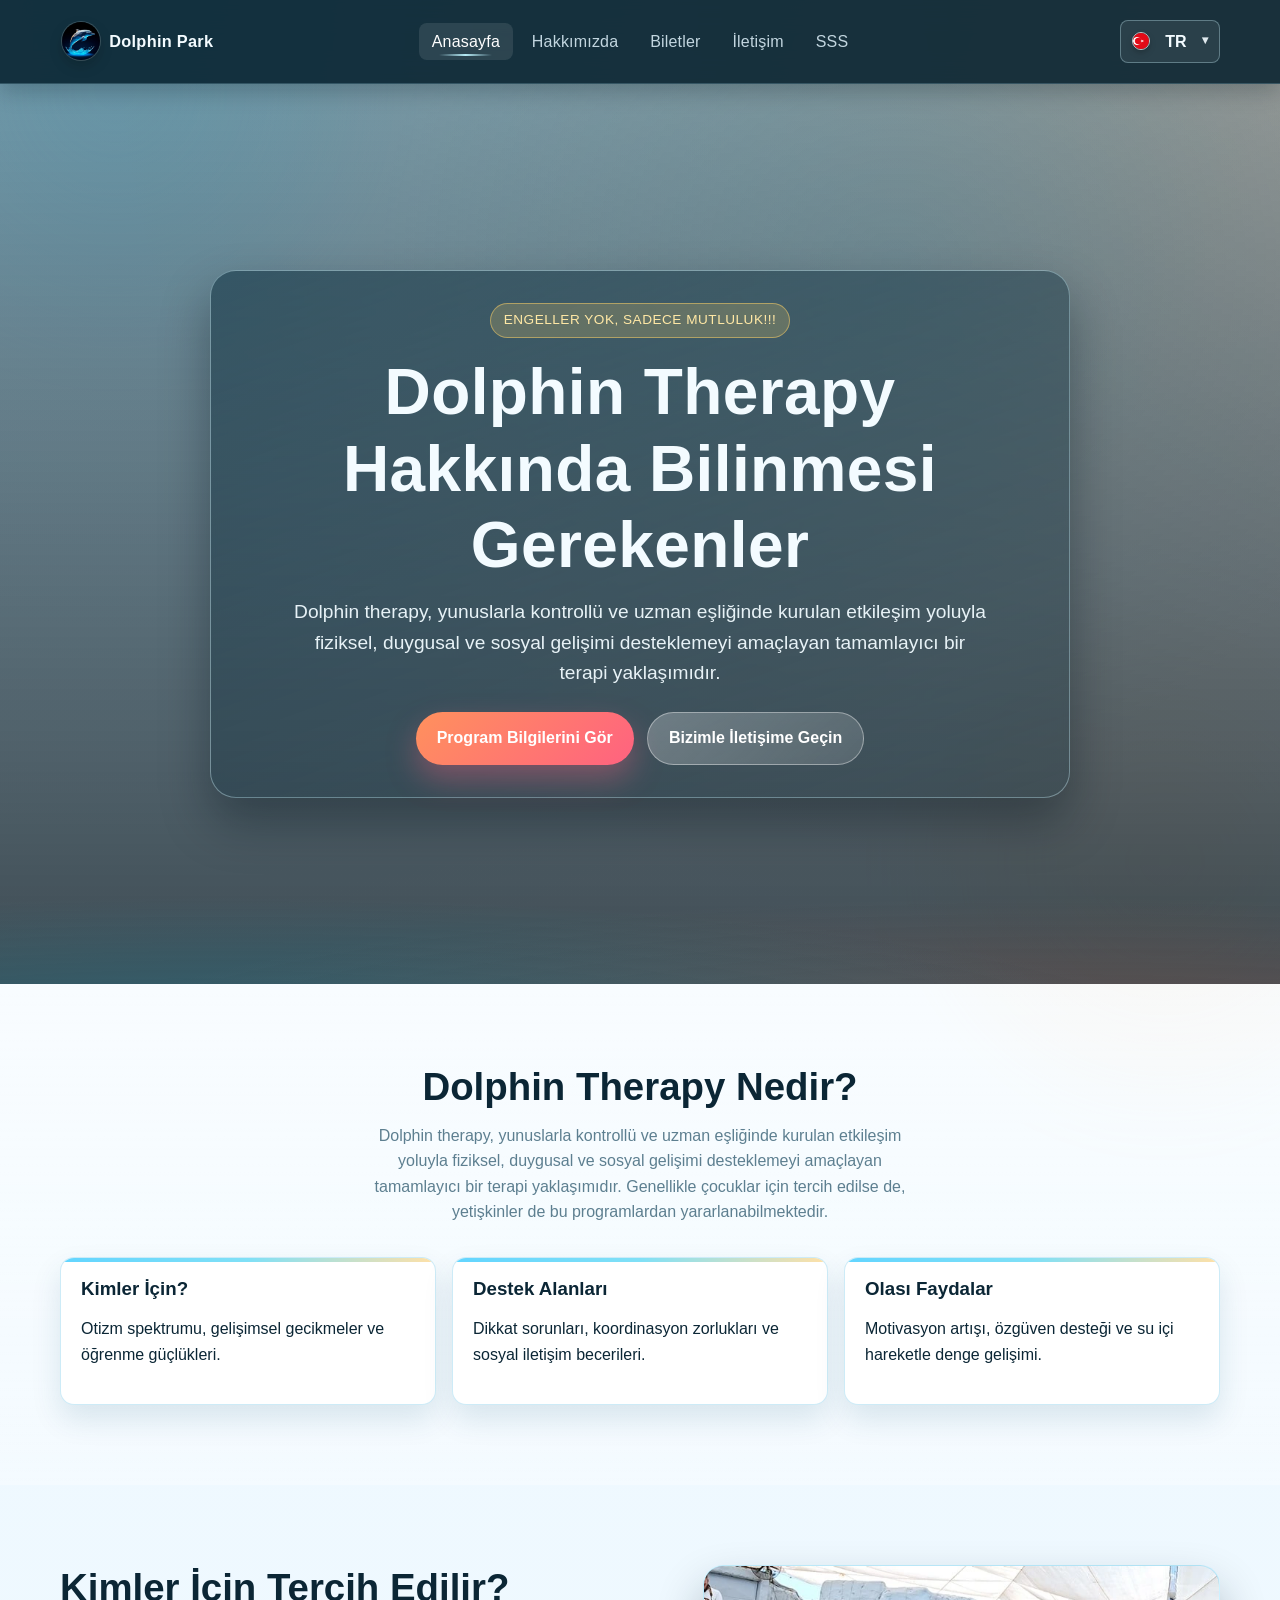
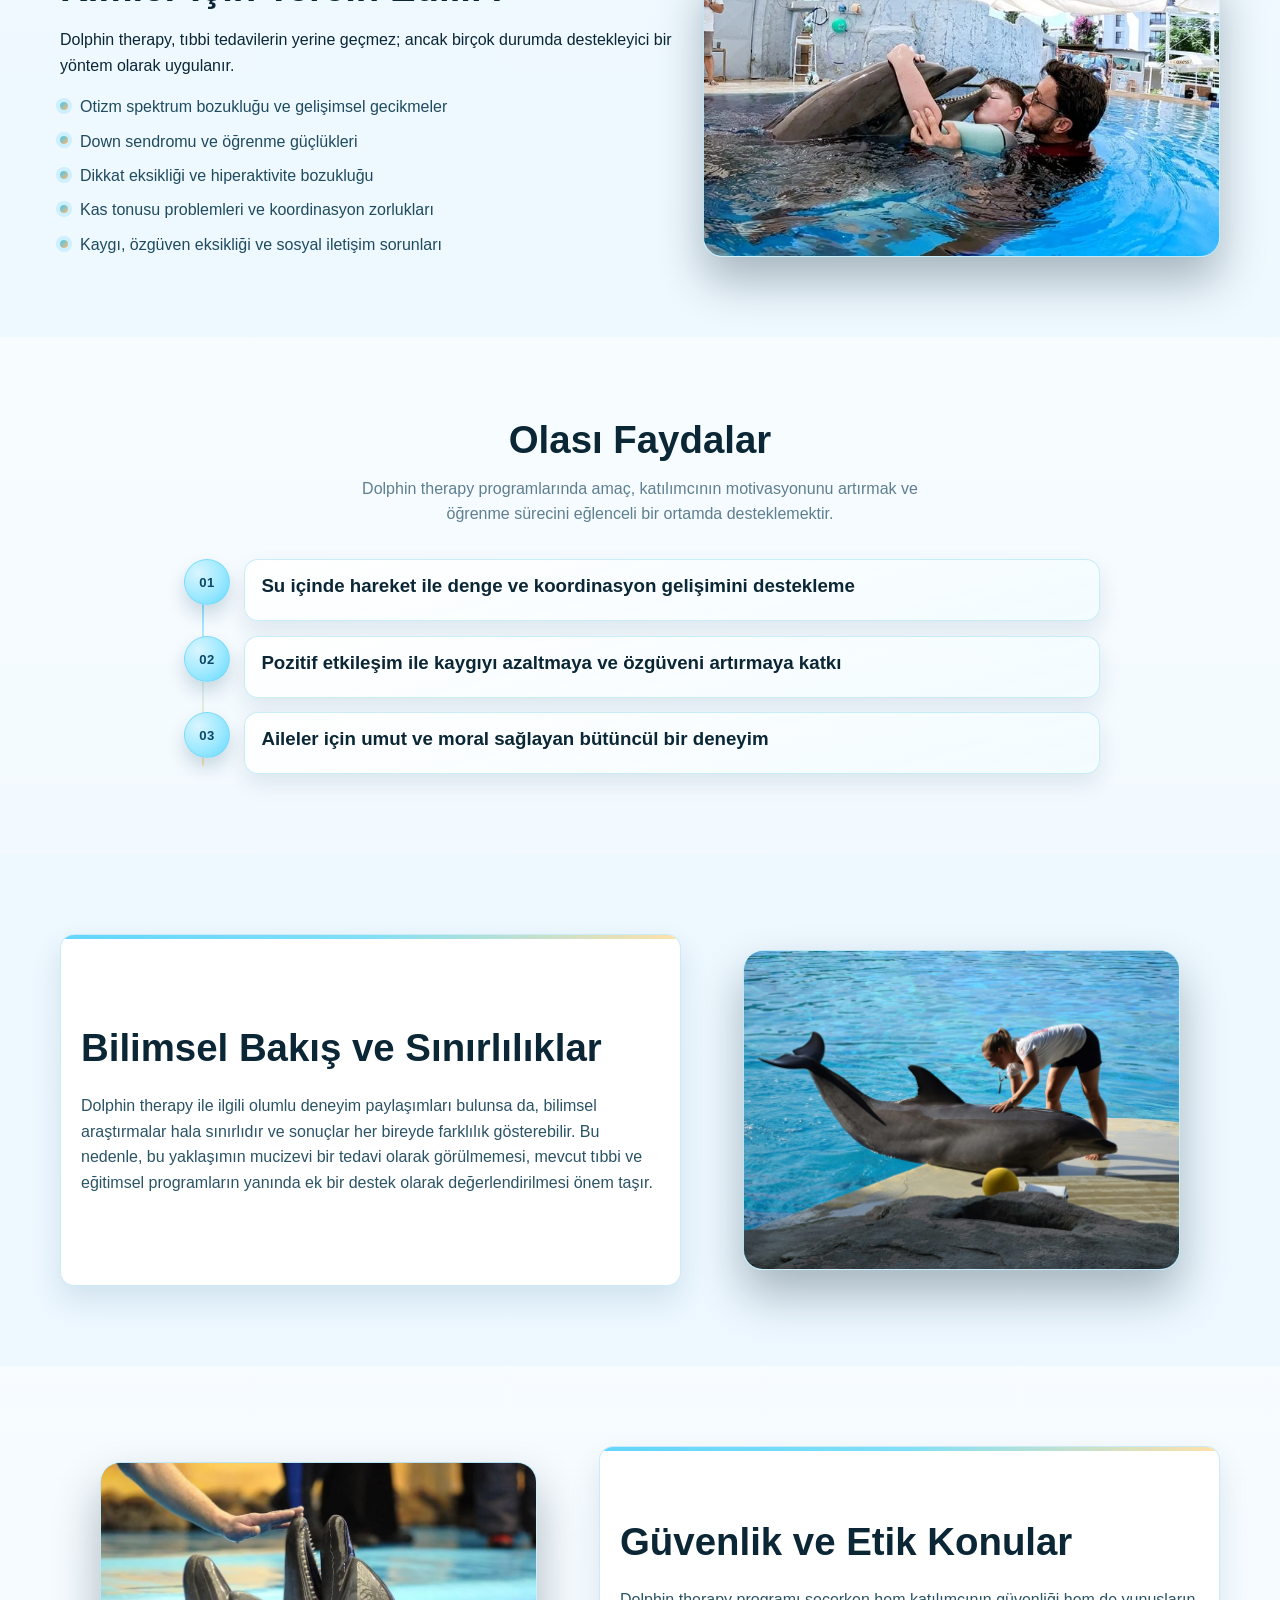
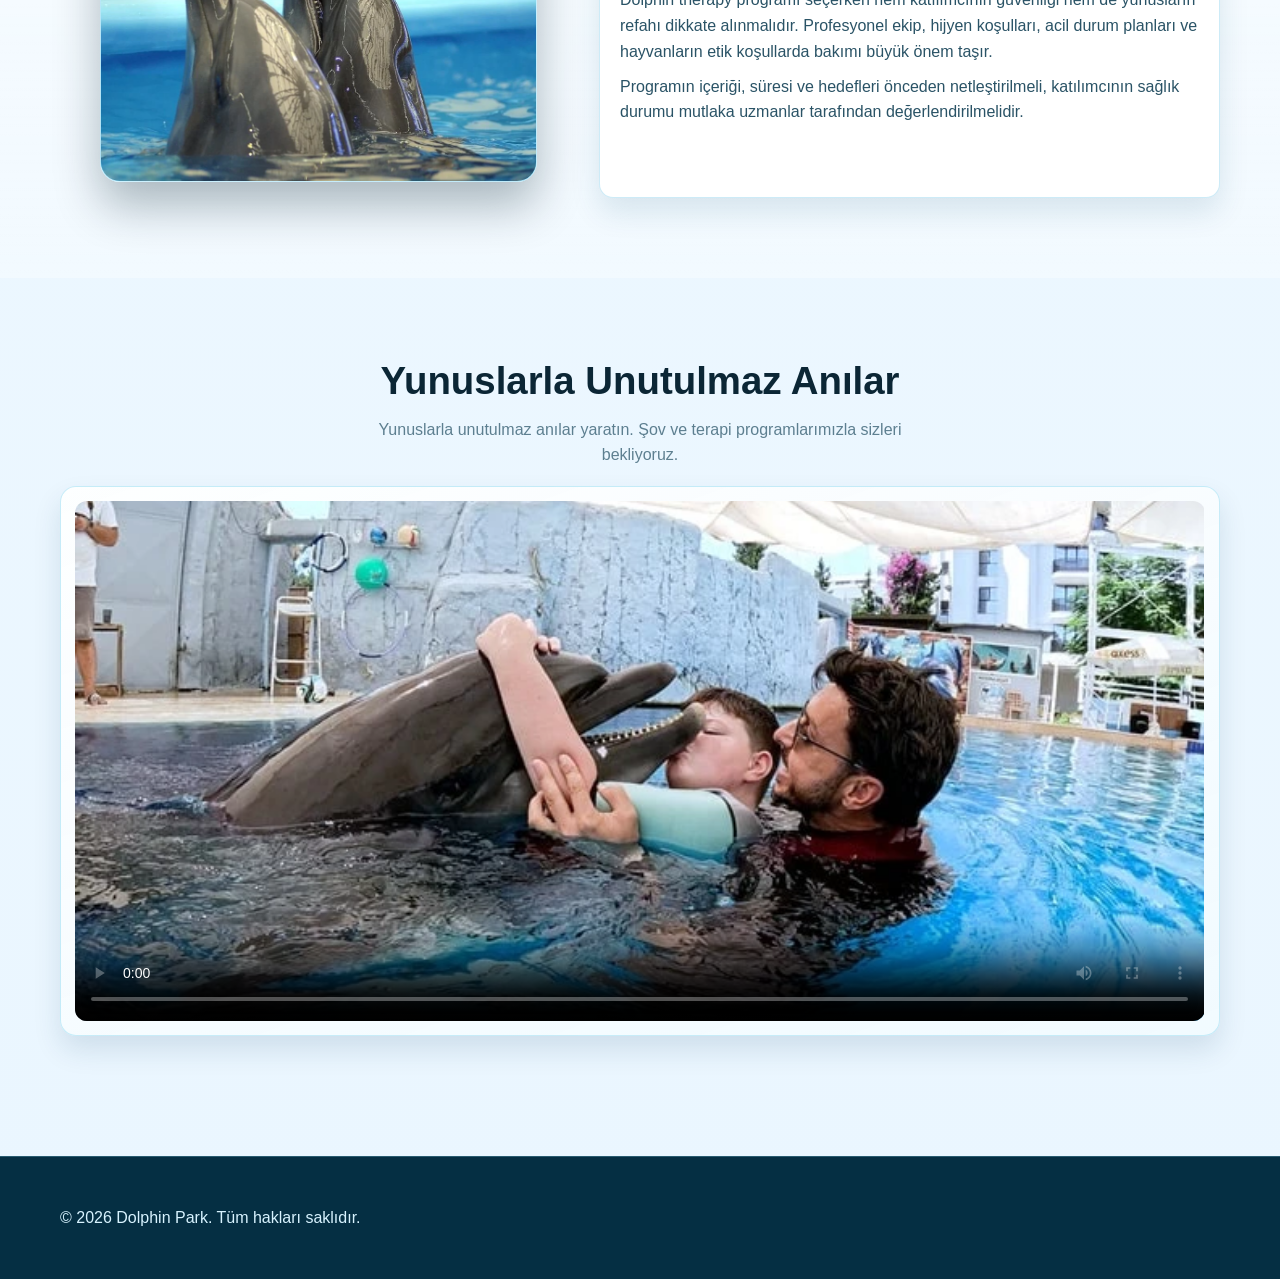
==== commit 2075c4d5: "heey" ====
--- a/index.html
+++ b/index.html
@@ -56,8 +56,7 @@
 
     <main>
       <section class="hero">
-        <video autoplay muted loop playsinline poster="assets/images/park-placeholder.svg">
-          <source src="assets/videos/hero.webm" type="video/webm" />
+        <video class="hero-video" autoplay muted loop playsinline preload="auto" poster="assets/images/hero_preview2.png">
           <source src="assets/videos/hero.mp4" type="video/mp4" />
         </video>
         <div class="hero-particles" aria-hidden="true">
@@ -198,8 +197,8 @@
             </p>
           </div>
           <div class="home-showcase-video reveal">
-            <video controls preload="metadata" poster="assets/images/1.webp">
-              <source src="assets/videos/showcase.mp4" type="video/mp4" />
+            <video controls preload="none" poster="assets/images/1.webp">
+              <source data-src="assets/videos/showcase.mp4" type="video/mp4" />
             </video>
           </div>
         </div>
